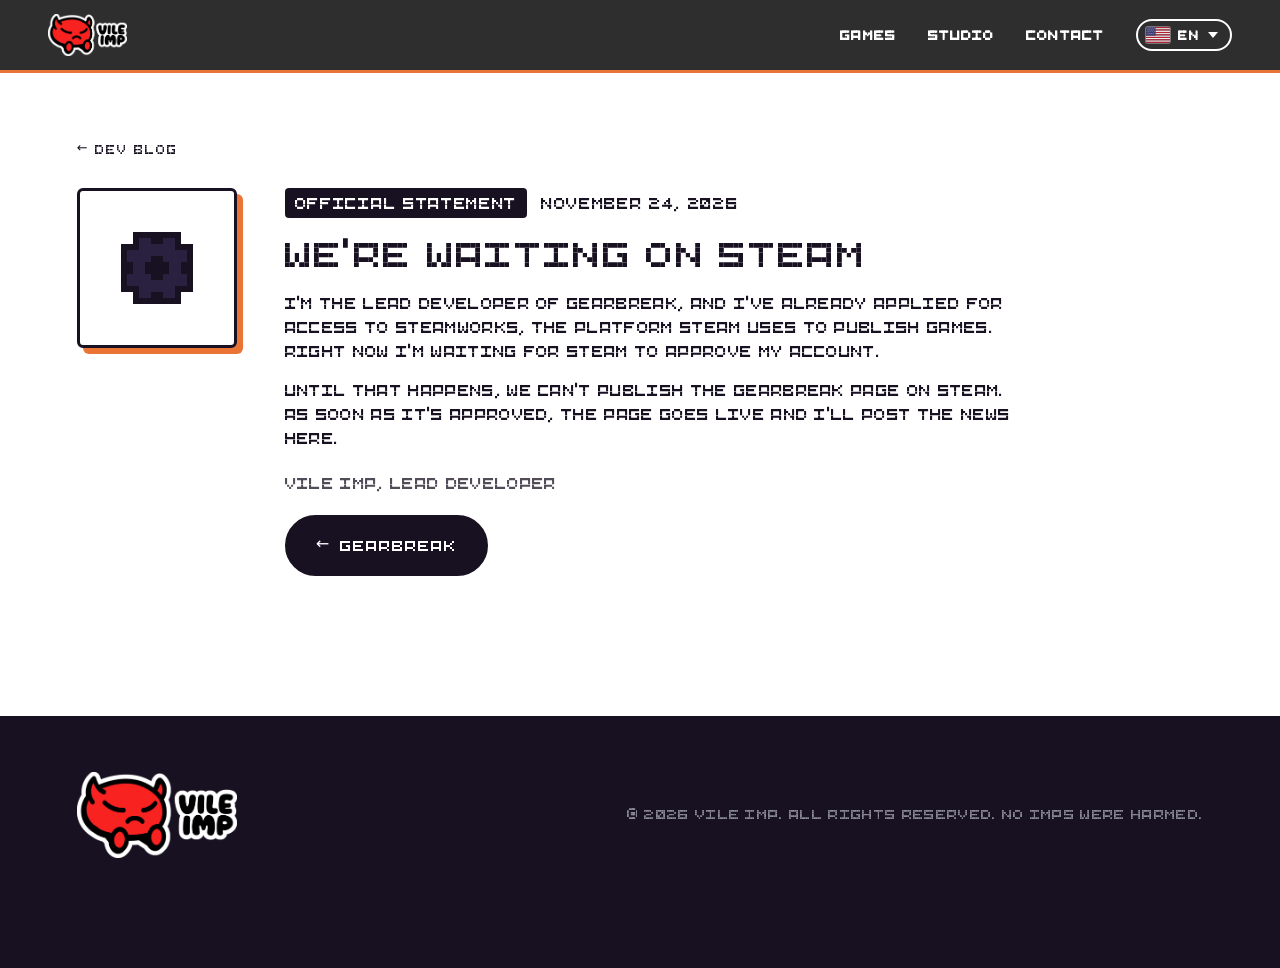
==== blog-steamworks.html @ 50c009d2 "Dev blog posts open their own subpages, English only Co-Authored-By: Claude Sonnet 5.5 <noreply@anth" ====
<!doctype html>
<html lang="en" data-title-en="We're waiting on Steam - Vile Imp">
<head>
  <meta charset="utf-8">
  <meta name="viewport" content="width=device-width, initial-scale=1">
  <title>We're waiting on Steam - Vile Imp</title>
  <meta name="description" content="Official statement from Vile Imp: Gearbreak is waiting on Steamworks approval before its Steam page can go live.">
  <meta name="theme-color" content="#181121">
  <meta property="og:title" content="We're waiting on Steam - Vile Imp">
  <meta property="og:description" content="Official statement from Vile Imp.">
  <meta property="og:image" content="assets/gearbreak/crash-chain.png">
  <link rel="icon" type="image/png" href="assets/gearbreak/favicon.png">
  <link rel="icon" href="assets/gearbreak/favicon.ico" sizes="any">
  <link rel="apple-touch-icon" href="assets/gearbreak/apple-touch-icon.png">
  <link rel="preconnect" href="https://fonts.googleapis.com">
  <link rel="preconnect" href="https://fonts.gstatic.com" crossorigin>
  <link href="https://fonts.googleapis.com/css2?family=Rubik:wght@400;500;700;900&display=swap" rel="stylesheet">
  <script>(function(){try{var f=sessionStorage.getItem("vt");if(f){sessionStorage.removeItem("vt");document.documentElement.className+=" vt-in vt-"+f}}catch(e){}})();</script>
  <link rel="stylesheet" href="style.css?v=33">
</head>
<body class="gb">
  <svg width="0" height="0" style="position:absolute" aria-hidden="true"><symbol id="gear" viewBox="0 0 100 100"><path d="M43 4h14l2 12a35 35 0 0 1 9 4l10-7 10 10-7 10a35 35 0 0 1 4 9l12 2v14l-12 2a35 35 0 0 1-4 9l7 10-10 10-10-7a35 35 0 0 1-9 4l-2 12H43l-2-12a35 35 0 0 1-9-4l-10 7-10-10 7-10a35 35 0 0 1-4-9L3 57V43l12-2a35 35 0 0 1 4-9l-7-10 10-10 10 7a35 35 0 0 1 9-4z M50 33a17 17 0 1 0 0.01 0z" fill-rule="evenodd"/></symbol></svg>

  <header class="nav">
    <a class="nav__logo" href="index.html" aria-label="Vile Imp">
      <img src="assets/logo-sticker.png" alt="Vile Imp" width="717" height="383">
    </a>
    <nav class="nav__links" aria-label="Main">
      <a href="index.html#games" data-i18n="nav.games">Games</a>
      <a href="index.html#studio" data-i18n="nav.studio">Studio</a>
      <a href="index.html#contact" data-i18n="nav.contact">Contact</a>
      <div class="lang" id="lang">
        <button class="lang__btn" type="button" aria-haspopup="listbox" aria-expanded="false" aria-label="Language: English">
          <img class="lang__flag" src="assets/flags/us.svg" alt="" width="30" height="20"><span class="lang__code">EN</span><span class="lang__caret" aria-hidden="true"></span>
        </button>
        <ul class="lang__menu" role="listbox" aria-label="Language">
          <li><button type="button" role="option" data-lang="en" aria-selected="true"><img src="assets/flags/us.svg" alt="" width="30" height="20"><span>English</span></button></li>
          <li><button type="button" role="option" data-lang="pt" aria-selected="false"><img src="assets/flags/br.svg" alt="" width="30" height="20"><span>Português</span></button></li>
          <li><button type="button" role="option" data-lang="es" aria-selected="false"><img src="assets/flags/es.svg" alt="" width="30" height="20"><span>Español</span></button></li>
          <li><button type="button" role="option" data-lang="ja" aria-selected="false" lang="ja"><img src="assets/flags/jp.svg" alt="" width="30" height="20"><span>日本語</span></button></li>
          <li><button type="button" role="option" data-lang="zh" aria-selected="false" lang="zh-CN"><img src="assets/flags/cn.svg" alt="" width="30" height="20"><span>简体中文</span></button></li>
        </ul>
      </div>
    </nav>
  </header>

  <main>
    <section class="section gb-blog gb-post">
      <article class="post post--full" lang="en">
        <a class="back back--post" href="gearbreak.html#blog"><span aria-hidden="true">←</span> <span data-i18n="gb.blogTitle">Dev blog</span></a>
        <div class="post__logo" aria-hidden="true"><img src="assets/gearbreak/gear.png" width="16" height="16" alt=""></div>
        <div class="post__body">
          <p class="post__meta"><span class="post__tag">Official statement</span> <time datetime="2026-11-24">November 24, 2026</time></p>
          <h1 class="post__title">We're waiting on Steam</h1>
          <p>I'm the lead developer of Gearbreak, and I've already applied for access to Steamworks, the platform Steam uses to publish games. Right now I'm waiting for Steam to approve my account.</p>
          <p>Until that happens, we can't publish the Gearbreak page on Steam. As soon as it's approved, the page goes live and I'll post the news here.</p>
          <p class="post__sign">Vile Imp, lead developer</p>
          <a class="btn btn--dark" href="gearbreak.html"><span aria-hidden="true">←</span> Gearbreak</a>
        </div>
      </article>
    </section>
  </main>

  <footer class="footer">
    <img src="assets/logo-sticker.png" alt="Vile Imp" width="717" height="383" class="footer__logo">
    <p>© <span id="year">2026</span> Vile Imp. <span data-i18n="footer">All rights reserved. No imps were harmed.</span></p>
  </footer>

  <script src="transition.js?v=1"></script>
  <script src="i18n.js?v=24"></script>
</body>
</html>
---- style.css ----
:root {
  --red: #f72222;
  --red-dark: #c41414;
  --black: #0a0a0a;
  --ink: #000;
  --white: #fff;
  --grey: #8a8a8a;
  --font: 'Rubik', system-ui, sans-serif;
}
* { box-sizing: border-box; margin: 0; padding: 0; }
html { scroll-behavior: smooth; }
html, body, main { overflow-x: clip; }
body { background: var(--black); color: var(--white); font-family: var(--font); line-height: 1.5; -webkit-font-smoothing: antialiased; }
img { max-width: 100%; height: auto; display: block; }
a { color: inherit; }
::selection { background: var(--red); color: var(--white); }

/* Nav */
.nav { position: fixed; inset: 0 0 auto 0; z-index: 10; display: flex; justify-content: space-between; align-items: center;
  padding: 14px clamp(16px, 4vw, 48px); background: rgba(10,10,10,.85); backdrop-filter: blur(8px); border-bottom: 2px solid #1c1c1c; }
.nav__logo { display: flex; align-items: center; gap: 10px; text-decoration: none; font-weight: 900; letter-spacing: .04em; font-size: 1.1rem; }
.nav__logo img { height: 42px; width: auto; flex-shrink: 0; transition: transform .2s; }
.nav__logo:hover img { transform: rotate(-3deg) scale(1.05); }
.nav__links { display: flex; align-items: center; gap: clamp(12px, 3vw, 32px); }
.nav__links a { text-decoration: none; font-weight: 700; text-transform: uppercase; font-size: .85rem; letter-spacing: .08em; position: relative; }
.nav__links a::after { content: ''; position: absolute; left: 0; right: 100%; bottom: -4px; height: 3px; background: var(--red); transition: right .2s; }
.nav__links a:hover::after, .nav__links a:focus-visible::after { right: 0; }
.lang { position: relative; }
.lang__btn { font: inherit; font-weight: 900; font-size: .8rem; letter-spacing: .08em; background: none; color: var(--white);
  border: 2px solid var(--white); border-radius: 999px; padding: 5px 12px 5px 8px; cursor: pointer; transition: border-color .2s;
  display: flex; align-items: center; gap: 8px; }
.lang__btn:hover, .lang__btn:focus-visible, .lang.is-open .lang__btn { border-color: var(--red); outline: none; }
.lang__flag, .lang__menu img { width: 24px; height: 16px; border-radius: 2px; box-shadow: 0 0 0 1px rgba(255,255,255,.35); flex-shrink: 0; }
.lang__caret { width: 0; height: 0; border-left: 5px solid transparent; border-right: 5px solid transparent; border-top: 6px solid currentColor; transition: transform .2s; }
.lang.is-open .lang__caret { transform: rotate(180deg); }
/* the list drops down under the pill */
.lang__menu { list-style: none; position: absolute; top: calc(100% + 8px); right: 0; min-width: 190px; padding: 6px; margin: 0;
  background: var(--black); border: 2px solid var(--white); border-radius: 12px; z-index: 20;
  opacity: 0; visibility: hidden; transform: translateY(-6px); transform-origin: top right; transition: opacity .15s, transform .15s, visibility 0s .15s; }
.lang.is-open .lang__menu { opacity: 1; visibility: visible; transform: none; transition: opacity .15s, transform .15s; }
.lang__menu button { width: 100%; display: flex; align-items: center; gap: 12px; padding: 9px 10px; border: 0; border-radius: 8px;
  background: none; color: var(--white); font: inherit; font-weight: 700; font-size: .95rem; letter-spacing: .02em; text-align: left; cursor: pointer; }
.lang__menu button:hover, .lang__menu button:focus-visible { background: rgba(255,255,255,.1); outline: none; }
.lang__menu button[aria-selected="true"] { color: var(--red); }

/* Hero */
.hero { min-height: 100vh; display: grid; grid-template-columns: 1.1fr 1fr; align-items: center; gap: clamp(24px, 5vw, 80px);
  padding: 110px clamp(20px, 6vw, 96px) 60px; position: relative; overflow: hidden; }
.hero::before { content: ''; position: absolute; width: 70vmax; height: 70vmax; left: -15vmax; top: 50%; transform: translateY(-50%);
  background: radial-gradient(circle, rgba(247,34,34,.22), transparent 60%); pointer-events: none; }
.hero__imp { position: relative; animation: bob 3.2s ease-in-out infinite; }
.hero__imp img { width: auto; max-width: min(100%, 460px); max-height: calc(100vh - 400px); display: block; margin: 0 auto; filter: drop-shadow(0 30px 40px rgba(0,0,0,.6)); }
@keyframes bob { 0%,100% { transform: translateY(0) rotate(-2deg); } 50% { transform: translateY(-18px) rotate(2deg); } }
.hero__wordmark { width: clamp(200px, 30vw, 420px); margin-bottom: 28px; }
.hero__tag { font-size: clamp(1.1rem, 2vw, 1.5rem); max-width: 26ch; color: #d8d8d8; margin-bottom: 32px; }
.hero__tag em { font-style: normal; color: var(--red); font-weight: 700; }

/* Buttons */
.btn { display: inline-flex; align-items: center; gap: 10px; background: var(--red); color: var(--white); text-decoration: none;
  font-weight: 900; text-transform: uppercase; letter-spacing: .06em; padding: 16px 28px; border: 3px solid var(--ink);
  border-radius: 999px; box-shadow: 5px 5px 0 var(--white); transition: transform .15s, box-shadow .15s; }
.btn:hover, .btn:focus-visible { transform: translate(-2px,-2px); box-shadow: 7px 7px 0 var(--white); outline: none; }
.btn--dark { background: var(--black); box-shadow: 5px 5px 0 var(--ink); border-color: var(--black); }
.btn--dark:hover, .btn--dark:focus-visible { box-shadow: 7px 7px 0 var(--ink); }
.btn--ghost { background: transparent; color: var(--white); border-color: var(--white); box-shadow: none; cursor: default; }
.btn--ghost:hover { transform: none; box-shadow: none; }

/* Marquee */
.marquee { background: var(--red); color: var(--ink); overflow: hidden; border-block: 3px solid var(--ink); transform: rotate(-1.5deg); margin: 0 -10px; }
.marquee__track { display: flex; width: max-content; animation: scroll 22s linear infinite; }
.marquee__track span { font-weight: 900; font-size: clamp(1.2rem, 3vw, 2rem); padding: 12px 0; white-space: nowrap; }
@keyframes scroll { to { transform: translateX(-50%); } }

/* Sections */
.section { padding: clamp(80px, 12vw, 140px) clamp(20px, 6vw, 96px); }
.section__title { font-size: clamp(2.6rem, 8vw, 6rem); font-weight: 900; text-transform: uppercase; line-height: .9; margin-bottom: 48px; letter-spacing: -.02em; }
.section__title::after { content: '.'; color: var(--red); }
.section__title--dark { color: var(--ink); }

/* Game feature */
.feature { color: inherit; text-decoration: none; transition: transform .2s, border-color .2s; display: grid; grid-template-columns: 1.3fr 1fr; border: 3px solid var(--white); border-radius: 24px; overflow: hidden; background: #111; }
.feature__art { position: relative; min-height: 420px; background: var(--red); display: grid; place-items: center; overflow: hidden;
  background-image: repeating-linear-gradient(-45deg, rgba(0,0,0,.08) 0 14px, transparent 14px 28px); }
.gear { position: absolute; width: 85%; max-width: 460px; fill: var(--ink); opacity: .9; animation: spin 30s linear infinite; }
.feature:hover .gear { animation-duration: 4s; }
@keyframes spin { to { transform: rotate(360deg); } }
.feature__crack { position: absolute; inset: 0; background: linear-gradient(115deg, transparent 49.2%, var(--red) 49.4% 50.6%, transparent 50.8%); }
.feature__name { position: relative; font-weight: 900; font-size: clamp(2.2rem, 6vw, 4.6rem); letter-spacing: -.02em; color: var(--white);
  -webkit-text-stroke: 3px var(--ink); paint-order: stroke fill; text-shadow: 6px 6px 0 var(--ink); transform: rotate(-4deg); }
.badge { position: absolute; top: 20px; left: 20px; background: var(--ink); color: var(--white); font-weight: 900; font-size: .75rem;
  text-transform: uppercase; letter-spacing: .1em; padding: 8px 14px; border-radius: 999px; }
.badge::before { content: ''; display: inline-block; width: 8px; height: 8px; background: var(--red); border-radius: 50%; margin-right: 8px; animation: blink 1.2s infinite; }
@keyframes blink { 50% { opacity: .2; } }
.feature__body { padding: clamp(28px, 4vw, 48px); display: flex; flex-direction: column; gap: 18px; justify-content: center; }
.feature__kicker { color: var(--red); font-weight: 700; text-transform: uppercase; letter-spacing: .1em; font-size: .8rem; }
.feature__body h3 { font-size: clamp(2rem, 4vw, 3rem); font-weight: 900; line-height: 1; }
.feature__body p { color: #cfcfcf; font-size: 1.05rem; }
.feature__body strong { color: var(--white); }
.feature__facts { list-style: none; display: grid; gap: 8px; margin-bottom: 8px; }
.feature__facts li { padding-left: 26px; position: relative; color: #cfcfcf; }
.feature__facts li::before { content: '✦'; position: absolute; left: 0; color: var(--red); }
.feature .btn { align-self: flex-start; }

/* Studio */
.studio { background: var(--white); color: var(--ink); }
.studio__inner { max-width: 1100px; }
.studio__lead { font-size: clamp(1.5rem, 3.4vw, 2.6rem); font-weight: 700; line-height: 1.2; margin-bottom: 64px; max-width: 24ch; }
.studio__lead mark { background: var(--red); color: var(--white); padding: 0 .2em; border-radius: 6px; }
.studio__values { list-style: none; display: grid; grid-template-columns: repeat(3, 1fr); gap: 24px; }
.studio__values li { border-top: 4px solid var(--ink); padding-top: 18px; display: grid; gap: 8px; }
.studio__values strong { color: var(--red); font-size: 2rem; font-weight: 900; }

/* Contact */
.contact { background: var(--red); color: var(--ink); text-align: center; }
.contact__big { font-size: clamp(4rem, 16vw, 12rem); font-weight: 900; line-height: .85; letter-spacing: -.04em; color: var(--white);
  -webkit-text-stroke: 4px var(--ink); paint-order: stroke fill; text-shadow: 8px 8px 0 var(--ink); }
.contact__sub { font-size: clamp(1.1rem, 2vw, 1.4rem); font-weight: 500; margin: 28px 0 36px; }
.contact__links { display: flex; justify-content: center; gap: 16px; flex-wrap: wrap; }

/* Footer */
.footer { padding: 56px clamp(20px, 6vw, 96px); display: flex; align-items: center; justify-content: space-between; gap: 24px; flex-wrap: wrap; color: var(--grey); font-size: .9rem; }
.footer__logo { width: 160px; }

/* Responsive */
@media (max-width: 860px) {
  .hero { grid-template-columns: 1fr; text-align: center; padding-top: 100px; }
  .hero__imp img { max-width: 240px; max-height: 34vh; }
  .hero__wordmark, .hero__tag { margin-inline: auto; }
  .feature { grid-template-columns: 1fr; }
  .feature__art { min-height: 300px; }
  .studio__values { grid-template-columns: 1fr; }
  .nav__links a { display: none; }
}
@media (prefers-reduced-motion: reduce) {
  *, *::before, *::after { animation: none !important; transition: none !important; }
  html { scroll-behavior: auto; }
}

/* Clickable game card */
.feature:hover, .feature:focus-visible { transform: translateY(-4px); border-color: var(--red); outline: none; }
.feature:hover .btn { transform: translate(-2px,-2px); box-shadow: 7px 7px 0 var(--white); }
.feature__tagline { color: var(--white) !important; font-weight: 700; font-size: 1.2rem !important; }

/* Gearbreak page */
.back { position: absolute; top: 0; left: 0; color: var(--white); text-decoration: none; font-weight: 700; text-transform: uppercase; letter-spacing: .08em; font-size: .8rem; }
.back:hover, .back:focus-visible { color: var(--ink); outline: none; }
.gb-hero { position: relative; overflow: hidden; background: var(--red); min-height: 78vh; display: grid; place-items: center; text-align: center;
  padding: 130px clamp(20px, 6vw, 96px) 80px; background-image: repeating-linear-gradient(-45deg, rgba(0,0,0,.08) 0 14px, transparent 14px 28px); }
.gb-hero__gear { width: min(70vw, 620px); left: -8%; top: 50%; margin-top: calc(min(70vw, 620px) / -2); opacity: .2; }
.gb-hero__gear--small { width: min(40vw, 340px); left: auto; right: -5%; top: 8%; margin-top: 0; animation-direction: reverse; animation-duration: 18s; }
.gb-hero__inner { position: relative; max-width: 900px; width: 100%; padding-top: 40px; }
.badge--static { position: static; display: inline-block; margin-bottom: 18px; }
.gb-hero__title { font-weight: 900; font-size: clamp(3.4rem, 13vw, 9rem); line-height: .9; letter-spacing: -.03em; color: var(--white);
  -webkit-text-stroke: 4px var(--ink); paint-order: stroke fill; text-shadow: 8px 8px 0 var(--ink); transform: rotate(-3deg); }
.gb-hero__tagline { margin: 28px auto 24px; font-size: clamp(1.2rem, 2.6vw, 1.8rem); font-weight: 900; color: var(--ink); max-width: 28ch; line-height: 1.2; }
.tags { list-style: none; display: flex; flex-wrap: wrap; justify-content: center; gap: 10px; }
.tags li { background: var(--ink); color: var(--white); font-weight: 700; font-size: .85rem; padding: 8px 16px; border-radius: 999px; }
.gb-about { display: grid; grid-template-columns: 1.6fr 1fr; gap: clamp(32px, 6vw, 80px); align-items: start; }
.gb-lead { font-size: clamp(1.3rem, 2.4vw, 1.8rem); font-weight: 700; line-height: 1.3; margin-bottom: 40px; }
.gb-story { display: grid; gap: 20px; color: #cfcfcf; font-size: 1.1rem; max-width: 62ch; }
.gb-story__punch { color: var(--white); font-size: 1.4rem; font-weight: 900; border-left: 6px solid var(--red); padding-left: 18px; }
.facts { position: sticky; top: 100px; border: 3px solid var(--white); border-radius: 20px; padding: 28px; }
.facts dl { display: grid; gap: 6px; }
.facts dt { color: var(--red); font-weight: 900; text-transform: uppercase; letter-spacing: .1em; font-size: .75rem; margin-top: 14px; }
.facts dt:first-child { margin-top: 0; }
.facts dd { font-weight: 500; }
.gb-features { background: var(--white); color: var(--ink); }
.feat-grid { list-style: none; counter-reset: f; display: grid; grid-template-columns: repeat(auto-fit, minmax(260px, 1fr)); gap: 24px; }
.feat-grid li { counter-increment: f; border-top: 4px solid var(--ink); padding-top: 18px; display: grid; gap: 8px; font-size: 1.1rem; font-weight: 500; }
.feat-grid li::before { content: counter(f, decimal-leading-zero); color: var(--red); font-size: 2rem; font-weight: 900; }
/* Screenshots */
.shot { display: block; width: 100%; padding: 0; border: 3px solid var(--ink); border-radius: 14px; overflow: hidden; background: var(--ink);
  cursor: zoom-in; box-shadow: 8px 8px 0 var(--ink); transition: transform .15s, box-shadow .15s; }
.shot img { width: 100%; aspect-ratio: 16 / 9; object-fit: cover; }
.shot:hover, .shot:focus-visible { transform: translate(-3px,-3px); box-shadow: 11px 11px 0 var(--ink); outline: none; }
.shot--hero { margin: 48px auto 0; max-width: 980px; transform: rotate(1.2deg); box-shadow: 12px 12px 0 var(--ink); }
.shot--hero:hover, .shot--hero:focus-visible { transform: rotate(0deg) translate(-3px,-3px); box-shadow: 15px 15px 0 var(--ink); }
.gb-hero__inner:has(.shot--hero) { max-width: 1040px; }
.gb-shots { padding-bottom: clamp(60px, 8vw, 100px); }
.shot-grid { list-style: none; display: grid; grid-template-columns: repeat(2, 1fr); gap: clamp(24px, 4vw, 48px); }
.shot-grid .shot { border-color: var(--white); box-shadow: 8px 8px 0 var(--red); }
.shot-grid .shot:hover, .shot-grid .shot:focus-visible { box-shadow: 11px 11px 0 var(--red); }
.shot-grid figcaption { margin-top: 18px; color: #cfcfcf; font-size: 1.05rem; }
.shot-grid figcaption strong { display: block; color: var(--white); font-weight: 900; text-transform: uppercase; letter-spacing: .08em; font-size: .85rem; margin-bottom: 4px; }
.shot-grid figcaption strong::before { content: '✦ '; color: var(--red); }
.lightbox { margin: auto; max-width: min(96vw, 1600px); width: 100%; padding: 0; border: 3px solid var(--white); border-radius: 14px; background: var(--black); color: var(--white); overflow: visible; }
.lightbox::backdrop { background: rgba(0,0,0,.88); }
.lightbox__img { width: 100%; border-radius: 11px 11px 0 0; }
.lightbox__cap { padding: 14px 18px; color: #cfcfcf; }
.lightbox__close, .lightbox__nav { position: absolute; font: inherit; font-weight: 900; font-size: 1.2rem; width: 44px; height: 44px; border-radius: 50%;
  border: 3px solid var(--ink); background: var(--red); color: var(--white); cursor: pointer; box-shadow: 3px 3px 0 var(--ink); }
.lightbox__close:hover, .lightbox__nav:hover, .lightbox__close:focus-visible, .lightbox__nav:focus-visible { background: var(--white); color: var(--ink); outline: none; }
.lightbox__close { top: -18px; right: -18px; }
.lightbox__nav { top: calc(50% - 40px); }
.lightbox__nav--prev { left: -18px; }
.lightbox__nav--next { right: -18px; }
@media (max-width: 860px) {
  .shot-grid { grid-template-columns: 1fr; }
  .shot--hero { margin-top: 36px; }
  .lightbox__close { top: 8px; right: 8px; }
  .lightbox__nav--prev { left: 8px; }
  .lightbox__nav--next { right: 8px; }
}
@media (max-width: 860px) {
  .gb-about { grid-template-columns: 1fr; }
  .facts { position: static; }
  .gb-hero__gear--small { display: none; }
}

/* ===== Gearbreak page: the game's own look (Dead Revolver face, paper + ink + orange/cyan) ===== */
@font-face { font-family: 'Dead Revolver'; src: url('assets/fonts/DeadRevolverGame.ttf?v=2') format('truetype'); font-display: swap; }
body.gb {
  --gb-ink: #181121; --gb-ink2: #2a2040; --gb-paper: #ffffff; --gb-paper-off: #d6d6de;
  --gb-orange: #ea7436; --gb-orange-dark: #bb5d2b; --gb-cyan: #43f0ff; --gb-gold: #ffcc4d;
  --red: var(--gb-orange); --red-dark: var(--gb-orange-dark); --black: var(--gb-ink); --ink: var(--gb-ink); --grey: #8a8a99;
  --font: 'Dead Revolver', 'Rubik', system-ui, sans-serif;
  background: var(--gb-paper); color: var(--gb-ink); letter-spacing: .02em; line-height: 1.45;
}
body.gb h1, body.gb h2, body.gb h3, body.gb strong, body.gb .btn, body.gb .badge, body.gb .tags li, body.gb dt, body.gb .back { font-weight: 400; }
body.gb ::selection { background: var(--gb-orange); color: var(--gb-paper); }
body.gb .nav { background: rgba(10,10,10,.85); border-bottom: 3px solid var(--gb-orange); }   /* the studio site's nav colour */
body.gb .nav__links a { color: var(--gb-paper); }
body.gb .nav__links a::after { background: var(--gb-cyan); }
body.gb .lang__btn { border-color: var(--gb-paper); color: var(--gb-paper); }
body.gb .lang__btn:hover, body.gb .lang__btn:focus-visible, body.gb .lang.is-open .lang__btn { border-color: var(--gb-cyan); }
body.gb .lang__menu { background: #0a0a0a; border-color: var(--gb-paper); border-radius: 6px; }
body.gb .lang__menu button { color: var(--gb-paper); font-weight: 400; border-radius: 4px; }
body.gb .lang__menu button[aria-selected="true"] { color: var(--gb-cyan); }
body.gb .btn { background: var(--gb-orange); color: var(--gb-ink); border-color: var(--gb-ink); box-shadow: 5px 5px 0 var(--gb-ink); }
body.gb .btn--dark { background: var(--gb-ink); color: var(--gb-paper); border-color: var(--gb-ink); box-shadow: 5px 5px 0 var(--gb-paper); }
body.gb .btn--dark:hover, body.gb .btn--dark:focus-visible { box-shadow: 7px 7px 0 var(--gb-paper); }

/* hero: ink screen like the game's menu, cyan title, orange rim */
body.gb .gb-hero { background: var(--gb-ink); border-bottom: 6px solid var(--gb-orange);
  background-image: repeating-linear-gradient(-45deg, rgba(67,240,255,.04) 0 14px, transparent 14px 28px); }
body.gb .gear { fill: var(--gb-ink2); opacity: 1; }
body.gb .gb-hero__gear { opacity: .9; }
body.gb .gb-hero__title { color: var(--gb-paper); -webkit-text-stroke: 0; text-shadow: 6px 6px 0 var(--gb-orange), 10px 10px 0 #000; font-weight: 400; letter-spacing: .02em; }
body.gb .gb-hero__tagline { color: var(--gb-paper); font-weight: 400; }
body.gb .back { color: var(--gb-cyan); }
body.gb .back:hover, body.gb .back:focus-visible { color: var(--gb-orange); }
body.gb .badge { background: var(--gb-paper); color: var(--gb-ink); }
body.gb .badge::before { background: var(--gb-orange); }
body.gb .tags li { background: var(--gb-paper); color: var(--gb-ink); border: 2px solid var(--gb-ink); box-shadow: 3px 3px 0 var(--gb-orange); border-radius: 6px; }
body.gb .shot { border-color: var(--gb-paper); background: var(--gb-ink); box-shadow: 8px 8px 0 var(--gb-orange); border-radius: 6px; }
body.gb .shot:hover, body.gb .shot:focus-visible { box-shadow: 11px 11px 0 var(--gb-orange); }
body.gb .shot--hero { box-shadow: 12px 12px 0 var(--gb-orange); }
body.gb .shot--hero:hover, body.gb .shot--hero:focus-visible { box-shadow: 15px 15px 0 var(--gb-orange); }

/* marquee: orange strip with ink text */
body.gb .marquee { background: var(--gb-orange); color: var(--gb-ink); border-color: var(--gb-ink); }
body.gb .marquee__track span { font-weight: 400; }

/* paper sections */
body.gb .section__title { font-weight: 400; color: var(--gb-ink); letter-spacing: .01em; }
body.gb .section__title::after { color: var(--gb-orange); }
body.gb .gb-lead { font-weight: 400; color: var(--gb-ink); }
body.gb .gb-story { color: var(--gb-ink); opacity: .88; }
body.gb .gb-story__punch { color: var(--gb-ink); opacity: 1; border-left-color: var(--gb-orange); font-weight: 400; }
body.gb .facts { border: 3px solid var(--gb-ink); border-radius: 6px; background: var(--gb-paper); box-shadow: 6px 6px 0 var(--gb-orange); }
body.gb .facts dt { color: var(--gb-orange-dark); }
body.gb .facts dd { font-weight: 400; }
body.gb .shot-grid .shot { border-color: var(--gb-ink); box-shadow: 8px 8px 0 var(--gb-orange); }
body.gb .shot-grid .shot:hover, body.gb .shot-grid .shot:focus-visible { box-shadow: 11px 11px 0 var(--gb-orange); }
body.gb .shot-grid figcaption { color: var(--gb-ink); }
body.gb .shot-grid figcaption strong { color: var(--gb-ink); }
body.gb .shot-grid figcaption strong::before { color: var(--gb-orange); }

/* features: ink panel */
body.gb .gb-features { background: var(--gb-ink); color: var(--gb-paper); }
body.gb .section__title--dark { color: var(--gb-cyan); }
body.gb .feat-grid li { border-top-color: var(--gb-orange); font-weight: 400; }
body.gb .feat-grid li::before { color: var(--gb-gold); font-weight: 400; }

/* contact: orange */
body.gb .contact { background: var(--gb-orange); color: var(--gb-ink); }
body.gb .contact__big { color: var(--gb-paper); -webkit-text-stroke: 0; text-shadow: 6px 6px 0 var(--gb-ink); font-weight: 400; }
body.gb .contact__sub { font-weight: 400; }

body.gb .footer { background: var(--gb-ink); color: #8a8a99; padding-bottom: 110px; }   /* clear of the floating music box */
body.gb .lightbox { background: var(--gb-ink); border-color: var(--gb-paper); }
body.gb .lightbox__cap { color: var(--gb-paper); }
body.gb .lightbox__close, body.gb .lightbox__nav { background: var(--gb-orange); color: var(--gb-ink); border-color: var(--gb-ink); box-shadow: 3px 3px 0 var(--gb-ink); }
body.gb .lightbox__close:hover, body.gb .lightbox__nav:hover { background: var(--gb-cyan); color: var(--gb-ink); }

/* Lightbox: fit the picture AND its caption on screen; square buttons */
body.gb .lightbox { width: fit-content; max-width: 92vw; max-height: 94vh; border-radius: 0; }
body.gb .lightbox__img { width: auto; max-width: 100%; max-height: 72vh; margin: 0 auto; border-radius: 0; object-fit: contain; }
body.gb .lightbox__cap { max-width: min(92vw, 1000px); font-size: 1rem; }
body.gb .lightbox__close, body.gb .lightbox__nav { border-radius: 0; }

/* Gear icons from the game (pixel art) behind the hero; features title in white */
body.gb .gb-hero__gear { image-rendering: pixelated; height: auto; opacity: 1; }
body.gb .gb-features .section__title { color: var(--gb-paper); line-height: 1; letter-spacing: .01em; -webkit-text-stroke: 0; text-shadow: none; }
body.gb .gb-features .section__title::after { color: var(--gb-orange); }

/* Home page: the Gearbreak card wears the game's look (Dead Revolver face, ink + orange + cyan, pixel gears) */
.feature--gb { --gb-ink: #181121; --gb-ink2: #2a2040; --gb-orange: #ea7436; --gb-cyan: #43f0ff;
  font-family: 'Dead Revolver', 'Rubik', system-ui, sans-serif; letter-spacing: .02em;
  background: var(--gb-ink); border-color: var(--gb-orange); border-radius: 6px; box-shadow: 8px 8px 0 var(--gb-orange); }
.feature--gb:hover, .feature--gb:focus-visible { border-color: var(--gb-orange); box-shadow: 11px 11px 0 var(--gb-orange); }
.feature--gb .feature__art { background-color: var(--gb-ink); border-right: 3px solid var(--gb-orange);
  background-image: repeating-linear-gradient(-45deg, rgba(67,240,255,.04) 0 14px, transparent 14px 28px); }
.feature--gb .gear { fill: none; opacity: 1; image-rendering: pixelated; height: auto; }
.feature--gb .feature__crack { display: none; }
.feature--gb .feature__name { font-weight: 400; color: #fff; -webkit-text-stroke: 0; text-shadow: 5px 5px 0 var(--gb-orange), 8px 8px 0 #000; letter-spacing: .02em; }
.feature--gb .badge { background: #fff; color: var(--gb-ink); font-weight: 400; border-radius: 4px; }
.feature--gb .badge::before { background: var(--gb-orange); }
.feature--gb .feature__kicker { color: var(--gb-cyan); font-weight: 400; }
.feature--gb h3, .feature--gb .feature__tagline { font-weight: 400; color: #fff; }
.feature--gb .feature__body p { color: #e6e3ee; }
.feature--gb .btn { background: var(--gb-orange); color: var(--gb-ink); border-color: var(--gb-ink); border-radius: 4px; box-shadow: 5px 5px 0 #fff; font-weight: 400; }
@media (max-width: 860px) { .feature--gb .feature__art { border-right: 0; border-bottom: 3px solid var(--gb-orange); } }

/* Home card art: a real screenshot, the gear tucked in a corner, the title over it */
.feature--gb .feature__art { padding: 0; place-items: end start; min-height: 440px; }
.feature--gb .feature__shot { position: absolute; inset: 0; width: 100%; height: 100%; object-fit: cover; object-position: 55% 45%; }
.feature--gb .feature__art::after { content: ''; position: absolute; inset: 0; pointer-events: none;
  background: linear-gradient(to top, rgba(24,17,33,.95) 0%, rgba(24,17,33,.55) 38%, transparent 70%); }
.feature--gb .gear { width: 150px; max-width: none; top: auto; bottom: 18px; right: 18px; left: auto; z-index: 2; animation-duration: 20s; }
.feature--gb .feature__name { z-index: 2; margin: 0 0 34px 30px; transform: rotate(-3deg); transform-origin: left bottom; font-size: clamp(2.4rem, 5.4vw, 4.4rem); }
.feature--gb .badge { z-index: 2; }
@media (max-width: 860px) { .feature--gb .feature__art { min-height: 340px; } .feature--gb .gear { width: 100px; } }

/* Mobile: nothing may be wider than the screen. The Dead Revolver face is wide (about .75em a letter), so the big titles shrink with the screen. */
body.gb .gb-hero { grid-template-columns: minmax(0, 1fr); }
.gb-hero__inner, .gb-about__main, .facts, .shot-grid li, .feat-grid li { min-width: 0; }
body.gb .gb-hero__title { font-size: clamp(2.2rem, 11.5vw, 9rem); overflow-wrap: anywhere; }
body.gb .contact__big { font-size: clamp(2rem, 9.5vw, 10rem); }
body.gb .section__title { font-size: clamp(2rem, 8vw, 6rem); overflow-wrap: anywhere; }
@media (max-width: 860px) {
  body.gb .gb-hero { padding: 100px 20px 56px; min-height: 0; }
  body.gb .gb-hero__tagline { font-size: 1.05rem; max-width: none; }
  body.gb .gb-hero__title { text-shadow: 4px 4px 0 var(--gb-orange), 7px 7px 0 #000; }
  body.gb .shot--hero { transform: none; margin-top: 32px; box-shadow: 8px 8px 0 var(--gb-orange); max-width: calc(100% - 8px); }
  body.gb .shot--hero:hover, body.gb .shot--hero:focus-visible { transform: none; }
  body.gb .shot-grid .shot { box-shadow: 6px 6px 0 var(--gb-orange); }
  body.gb .back { position: static; display: inline-block; margin-bottom: 18px; }
  body.gb .facts { box-shadow: 5px 5px 0 var(--gb-orange); }
  body.gb .section { padding-left: 20px; padding-right: 20px; }
  .tags li { font-size: .78rem; padding: 6px 12px; }
  .feature--gb { box-shadow: 5px 5px 0 var(--gb-orange); }
}

/* The game face shapes its lower-case letters as capitals and has no capital U with acute (the game draws the lower-case
   ú for it), so the pages that use it never upper-case their text: "Ú" would fall back to another font and look broken. */
body.gb, body.gb *, .feature--gb, .feature--gb * { text-transform: none !important; }

/* Music button: square paper chip with the game's note icon, bottom right */
.music-box { position: fixed; right: 16px; bottom: 16px; z-index: 20; display: flex; align-items: center; gap: 10px;
  background: #fff; border: 3px solid #181121; border-radius: 4px; box-shadow: 4px 4px 0 #ea7436; padding: 6px 12px 6px 6px; }
.music { display: inline-flex; align-items: center; gap: 10px;
  font-family: inherit; font-size: .9rem; letter-spacing: .04em; cursor: pointer;
  background: transparent; color: #181121; border: 0; box-shadow: none; padding: 4px 6px; }
.music img { width: 20px; height: 28px; image-rendering: pixelated; }
.music:hover, .music:focus-visible { color: #bb5d2b; outline: none; }
.music.is-off { color: #8a8a99; }
.music.is-off img { opacity: .45; }
/* square pixel slider: ink track, orange block thumb */
.volume { -webkit-appearance: none; appearance: none; width: 96px; height: 10px; background: #d6d6de; border: 2px solid #181121; border-radius: 0; cursor: pointer; }
.volume::-webkit-slider-thumb { -webkit-appearance: none; width: 12px; height: 20px; background: #ea7436; border: 2px solid #181121; border-radius: 0; }
.volume::-moz-range-thumb { width: 8px; height: 16px; background: #ea7436; border: 2px solid #181121; border-radius: 0; }
.volume:focus-visible { outline: 3px solid #43f0ff; outline-offset: 3px; }
@media (max-width: 860px) { .music-box { right: 10px; bottom: 10px; gap: 6px; padding: 4px 8px 4px 4px; } .music { font-size: .8rem; } .volume { width: 72px; } }

.footer__credit { font-size: .8rem; }
.footer__credit a { text-decoration: underline; text-underline-offset: 3px; }
.footer__credit a:hover, .footer__credit a:focus-visible { color: var(--white); outline: none; }

/* Page transition (transition.js): the arriving page's cover fades out, the leaving page's cover fades in */
html.vt-game { --vt: #181121; }
html.vt-studio { --vt: #0a0a0a; }
html.vt-in::before { content: ''; position: fixed; inset: 0; z-index: 9999; background: var(--vt); pointer-events: none;
  animation: vt-out .7s ease .1s both; }
html.vt-in.vt-game::after { content: ''; position: fixed; left: 50%; top: 50%; width: 96px; height: 96px; margin: -48px 0 0 -48px; z-index: 10000;
  background: url('assets/gearbreak/gear_orange.png') center / contain no-repeat; image-rendering: pixelated; pointer-events: none;
  animation: spin 1.6s linear infinite, vt-out .5s ease .15s both; }
@keyframes vt-out { to { opacity: 0; visibility: hidden; } }
.vt-leave { position: fixed; inset: 0; z-index: 9999; opacity: 0; transition: opacity .32s ease; pointer-events: all; }
.vt-leave.vt-game { background: #181121; }
.vt-leave.vt-studio { background: #0a0a0a; }
.vt-leave.on { opacity: 1; }
@media (prefers-reduced-motion: reduce) { html.vt-in::before, html.vt-in::after { display: none; } }

/* until the browser lets the music play (it needs a click or key first) the chip says so and pulses */
.music.is-waiting { animation: music-wait 1.4s ease-in-out infinite; }
@keyframes music-wait { 50% { color: #ea7436; } }
@media (prefers-reduced-motion: reduce) { .music.is-waiting { animation: none; } }

/* play / pause button beside the volume chip */
.music-play { display: inline-grid; place-items: center; width: 44px; height: 44px; background: #ea7436; border: 3px solid #181121; border-radius: 4px;
  box-shadow: 3px 3px 0 #181121; cursor: pointer; padding: 0; }
.music-play img { width: 32px; height: 32px; image-rendering: pixelated; }
.music-play:hover, .music-play:focus-visible { transform: translate(-1px, -1px); box-shadow: 4px 4px 0 #181121; outline: none; }
.music-play.is-waiting { animation: music-play-wait 1.4s ease-in-out infinite; }
@keyframes music-play-wait { 50% { background: #fff; } }
@media (prefers-reduced-motion: reduce) { .music-play.is-waiting { animation: none; } }
@media (max-width: 860px) { .music-play { width: 32px; height: 32px; } .music-play img { width: 16px; height: 16px; } .music img { width: 10px; height: 14px; } }


/* ===== The crew (Gearbreak page) =====
   Flat, like the studio values and the features: each row opens with a 4 px ink rule and the character's GIF (an
   action from the game, facing the text) sits straight on the paper, centred in its column. Rows alternate the
   GIF's side; on phones the GIF comes first. */
.cast-head { max-width: 720px; margin-bottom: clamp(40px, 6vw, 64px); }
.cast-head .section__title { margin-bottom: 14px; }
.cast-head__lead { font-size: clamp(1.1rem, 1.8vw, 1.35rem); }

.cast-gif { display: block; max-width: 100%; height: auto; image-rendering: pixelated; }

.crew-list { list-style: none; display: grid; gap: clamp(48px, 7vw, 88px); }
.crew { display: grid; grid-template-columns: minmax(220px, 4fr) 7fr; gap: clamp(24px, 5vw, 64px); align-items: center;
  border-top: 4px solid var(--gb-ink); padding-top: clamp(28px, 4vw, 44px); min-width: 0; }
.crew:nth-child(even) { grid-template-columns: 7fr minmax(220px, 4fr); }
.crew:nth-child(even) .crew__art { order: 2; }
.crew__art { display: grid; place-items: center; min-height: 300px; }

.crew__info { display: grid; gap: 14px; min-width: 0; }
.crew__name { font-size: clamp(2.6rem, 6vw, 4.2rem); line-height: .95; color: var(--gb-ink); }
.crew__tags { font-size: .85rem; letter-spacing: .1em; text-transform: uppercase; color: var(--gb-orange-dark); }
.crew__quote { font-size: clamp(1.15rem, 1.8vw, 1.4rem); line-height: 1.3; border-left: 6px solid var(--gb-orange); padding-left: 18px; max-width: 40ch; }
.crew__bio { font-size: 1.05rem; max-width: 54ch; opacity: .88; }

/* Pets: three columns, smaller GIFs over a short caption */
.pets { margin-top: clamp(72px, 10vw, 120px); border-top: 4px solid var(--gb-ink); padding-top: clamp(28px, 4vw, 44px); }
.pets__title { font-size: clamp(2rem, 4.5vw, 3.2rem); line-height: 1; }
.pets__title::after { content: '.'; color: var(--gb-orange); }
.pets__lead { max-width: 52ch; margin: 12px 0 clamp(28px, 4vw, 44px); font-size: 1.1rem; opacity: .88; }
.pets__grid { list-style: none; display: grid; grid-template-columns: repeat(3, minmax(0, 1fr)); gap: clamp(20px, 3vw, 40px); }
.pet { display: grid; gap: 6px; align-content: start; text-align: center; }
.pet__art { display: grid; place-items: center; height: 240px; margin-bottom: 8px; }
.pet__name { font-size: 2rem; line-height: 1; }
.pet__species { font-size: .85rem; letter-spacing: .1em; text-transform: uppercase; color: var(--gb-orange-dark); }
.pet__line { font-size: 1rem; opacity: .88; max-width: 32ch; margin: 0 auto; }

@media (max-width: 860px) {
  .crew, .crew:nth-child(even) { grid-template-columns: 1fr; }
  .crew:nth-child(even) .crew__art { order: 0; }
  .crew__art { min-height: 0; }
  .pets__grid { grid-template-columns: 1fr; }
}

/* The game's CJK pixel face (Fusion Pixel Font 8 px, TakWolf, SIL OFL 1.1: assets/fonts/licenses/fusion-pixel/).
   Only the Gearbreak page and its card use it, after Dead Revolver, and a browser fetches it only when a
   Japanese or Chinese page needs it. */
@font-face { font-family: 'Fusion Pixel JA'; src: url('assets/fonts/fusion-pixel-8px-proportional-ja.ttf') format('truetype'); font-display: swap; }
@font-face { font-family: 'Fusion Pixel SC'; src: url('assets/fonts/fusion-pixel-8px-proportional-zh_hans.ttf') format('truetype'); font-display: swap; }
/* Japanese and Chinese: the Latin faces (Rubik, Dead Revolver) have no CJK glyphs, so name system CJK faces next,
   in the right regional form for each language */
html:lang(ja) body { font-family: 'Rubik', 'Yu Gothic UI', 'Yu Gothic', Meiryo, 'Hiragino Sans', 'Noto Sans JP', sans-serif; }
html:lang(ja) body.gb, html:lang(ja) .feature--gb { font-family: 'Dead Revolver', 'Fusion Pixel JA', 'Yu Gothic UI', 'Yu Gothic', Meiryo, 'Hiragino Sans', 'Noto Sans JP', sans-serif; }
html:lang(zh-CN) body { font-family: 'Rubik', 'Microsoft YaHei UI', 'Microsoft YaHei', 'PingFang SC', 'Noto Sans SC', 'Noto Sans CJK SC', 'Source Han Sans SC', 'WenQuanYi Micro Hei', sans-serif; }
html:lang(zh-CN) body.gb, html:lang(zh-CN) .feature--gb { font-family: 'Dead Revolver', 'Fusion Pixel SC', 'Microsoft YaHei UI', 'Microsoft YaHei', 'PingFang SC', 'Noto Sans SC', 'Noto Sans CJK SC', 'Source Han Sans SC', 'WenQuanYi Micro Hei', sans-serif; }
html:lang(zh-CN) .section__title, html:lang(zh-CN) .contact__big, html:lang(zh-CN) .gb-hero__title, html:lang(zh-CN) .gb-features .section__title { letter-spacing: 0; line-height: 1.15; }
html:lang(zh-CN) .hero__tag { max-width: 52ch; }
html:lang(zh-CN) .studio__lead { max-width: 48ch; }
html:lang(zh-CN) .gb-hero__tagline { max-width: 56ch; }
html:lang(zh-CN) .crew__quote { max-width: 80ch; }
html:lang(zh-CN) .crew__bio { max-width: 108ch; }
html:lang(zh-CN) .pets__lead { max-width: 104ch; }
html:lang(zh-CN) .pet__line { max-width: 64ch; }
html:lang(ja) body { line-break: strict; word-break: auto-phrase; overflow-wrap: anywhere; }
html:lang(ja) :is(p, blockquote, figcaption, li, dd) { text-wrap: pretty; }
html:lang(ja) :is(h1, h2, h3, .gb-hero__tagline, .contact__sub, .studio__lead) { text-wrap: balance; }
html:lang(ja) .contact__big { letter-spacing: 0; line-height: 1.05; font-size: clamp(3rem, 12vw, 9rem); -webkit-text-stroke-width: 3px; }
html:lang(ja) :is(.section__title, .feature__name, .gb-hero__title) { letter-spacing: 0; }
html:lang(ja) :is(.crew__tags, .pet__species) { letter-spacing: .02em; }
html:lang(ja) .feature__kicker { letter-spacing: .04em; }
html:lang(ja) .hero__tag { max-width: 52ch; }
html:lang(ja) .studio__lead { max-width: 48ch; }
html:lang(ja) .gb-hero__tagline { max-width: 56ch; }
html:lang(ja) .crew__quote { max-width: 80ch; }
html:lang(ja) .crew__bio { max-width: 108ch; }
html:lang(ja) .pets__lead { max-width: 104ch; }
html:lang(ja) .pet__line { max-width: 64ch; }
/* seletor de idioma: as opcoes ja/zh usam a fonte pixel propria mesmo com a pagina em outro idioma */
body.gb .lang__menu button:lang(ja) { font-family: 'Fusion Pixel JA', 'Yu Gothic UI', 'Yu Gothic', Meiryo, 'Hiragino Sans', 'Noto Sans JP', sans-serif; }
body.gb .lang__menu button:lang(zh-CN) { font-family: 'Fusion Pixel SC', 'Microsoft YaHei UI', 'Microsoft YaHei', 'PingFang SC', 'Noto Sans SC', 'Noto Sans CJK SC', sans-serif; }

/* Dev blog (Gearbreak page): gear logo on a plain paper tile */
body.gb .gb-blog { background: var(--gb-paper); color: var(--gb-ink); }
.post { display: grid; grid-template-columns: 160px minmax(0, 1fr); gap: clamp(20px, 4vw, 48px); align-items: start; max-width: 960px; }
.post__logo { width: 160px; height: 160px; display: grid; place-items: center; background: var(--gb-paper); border: 3px solid var(--gb-ink); border-radius: 6px; box-shadow: 6px 6px 0 var(--gb-orange); }
.post__logo img { width: 96px; height: 96px; image-rendering: pixelated; }
.post__meta { display: flex; flex-wrap: wrap; align-items: center; gap: 10px 14px; margin-bottom: 10px; font-size: .9rem; letter-spacing: .04em; }
.post__tag { background: var(--gb-ink); color: var(--gb-paper); padding: 3px 10px; border-radius: 4px; }
.post__title { font-size: clamp(1.6rem, 4vw, 2.4rem); line-height: 1.1; margin-bottom: 16px; }
.post__body p { max-width: 62ch; margin-bottom: 14px; font-size: 1.05rem; }
.post__sign { margin-top: 20px; opacity: .75; }
@media (max-width: 700px) { .post { grid-template-columns: 1fr; } .post__logo { width: 120px; height: 120px; } .post__logo img { width: 72px; height: 72px; } }
html:lang(ja) .post__body p, html:lang(zh-CN) .post__body p { max-width: 40em; }
.post__title a { color: inherit; text-decoration: none; }
.post__title a:hover, .post__title a:focus-visible { color: var(--gb-orange-dark); outline: none; }
a.post__logo { text-decoration: none; transition: transform .12s, box-shadow .12s; }
a.post__logo:hover { transform: translate(-2px,-2px); box-shadow: 8px 8px 0 var(--gb-orange); }
.post .btn { margin-top: 6px; }
.post--full { position: relative; padding-top: 48px; max-width: 960px; }
.back--post { color: var(--gb-ink); }
body.gb .back--post { color: var(--gb-ink); }
body.gb .back--post:hover, body.gb .back--post:focus-visible { color: var(--gb-orange-dark); }
.gb-post { min-height: 70vh; }
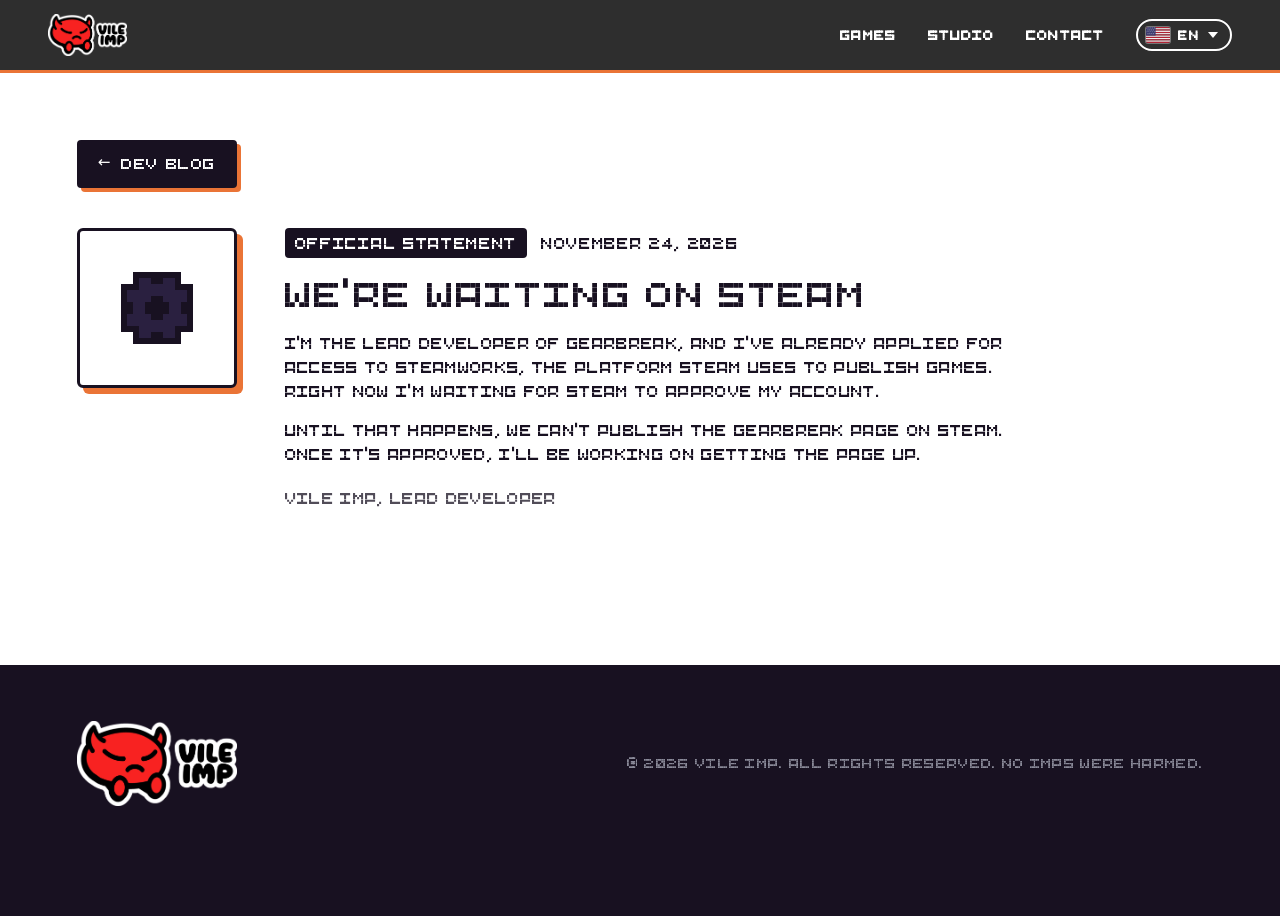
==== commit ad79fbe3: "Blog post: clearer back button, no Steam promise, calmer page transition Co-Authored-By: Claude Sonn" ====
--- a/blog-steamworks.html
+++ b/blog-steamworks.html
@@ -46,16 +46,15 @@
 
   <main>
     <section class="section gb-blog gb-post">
+      <a class="post__back" href="gearbreak.html#blog"><span aria-hidden="true">←</span> <span data-i18n="gb.blogTitle">Dev blog</span></a>
       <article class="post post--full" lang="en">
-        <a class="back back--post" href="gearbreak.html#blog"><span aria-hidden="true">←</span> <span data-i18n="gb.blogTitle">Dev blog</span></a>
         <div class="post__logo" aria-hidden="true"><img src="assets/gearbreak/gear.png" width="16" height="16" alt=""></div>
         <div class="post__body">
           <p class="post__meta"><span class="post__tag">Official statement</span> <time datetime="2026-11-24">November 24, 2026</time></p>
           <h1 class="post__title">We're waiting on Steam</h1>
           <p>I'm the lead developer of Gearbreak, and I've already applied for access to Steamworks, the platform Steam uses to publish games. Right now I'm waiting for Steam to approve my account.</p>
-          <p>Until that happens, we can't publish the Gearbreak page on Steam. As soon as it's approved, the page goes live and I'll post the news here.</p>
+          <p>Until that happens, we can't publish the Gearbreak page on Steam. Once it's approved, I'll be working on getting the page up.</p>
           <p class="post__sign">Vile Imp, lead developer</p>
-          <a class="btn btn--dark" href="gearbreak.html"><span aria-hidden="true">←</span> Gearbreak</a>
         </div>
       </article>
     </section>
@@ -66,7 +65,7 @@
     <p>© <span id="year">2026</span> Vile Imp. <span data-i18n="footer">All rights reserved. No imps were harmed.</span></p>
   </footer>
 
-  <script src="transition.js?v=1"></script>
-  <script src="i18n.js?v=24"></script>
+  <script src="transition.js?v=2"></script>
+  <script src="i18n.js?v=25"></script>
 </body>
 </html>
--- a/style.css
+++ b/style.css
@@ -494,8 +494,7 @@
 a.post__logo { text-decoration: none; transition: transform .12s, box-shadow .12s; }
 a.post__logo:hover { transform: translate(-2px,-2px); box-shadow: 8px 8px 0 var(--gb-orange); }
 .post .btn { margin-top: 6px; }
-.post--full { position: relative; padding-top: 48px; max-width: 960px; }
-.back--post { color: var(--gb-ink); }
-body.gb .back--post { color: var(--gb-ink); }
-body.gb .back--post:hover, body.gb .back--post:focus-visible { color: var(--gb-orange-dark); }
+.post--full { max-width: 960px; }
+.post__back { display: inline-flex; align-items: center; gap: 10px; margin-bottom: 40px; padding: 10px 18px; background: var(--gb-ink); color: var(--gb-paper); border: 3px solid var(--gb-ink); border-radius: 4px; box-shadow: 4px 4px 0 var(--gb-orange); text-decoration: none; font-size: .95rem; letter-spacing: .04em; transition: transform .12s, box-shadow .12s; }
+.post__back:hover, .post__back:focus-visible { transform: translate(-2px,-2px); box-shadow: 6px 6px 0 var(--gb-orange); outline: none; }
 .gb-post { min-height: 70vh; }
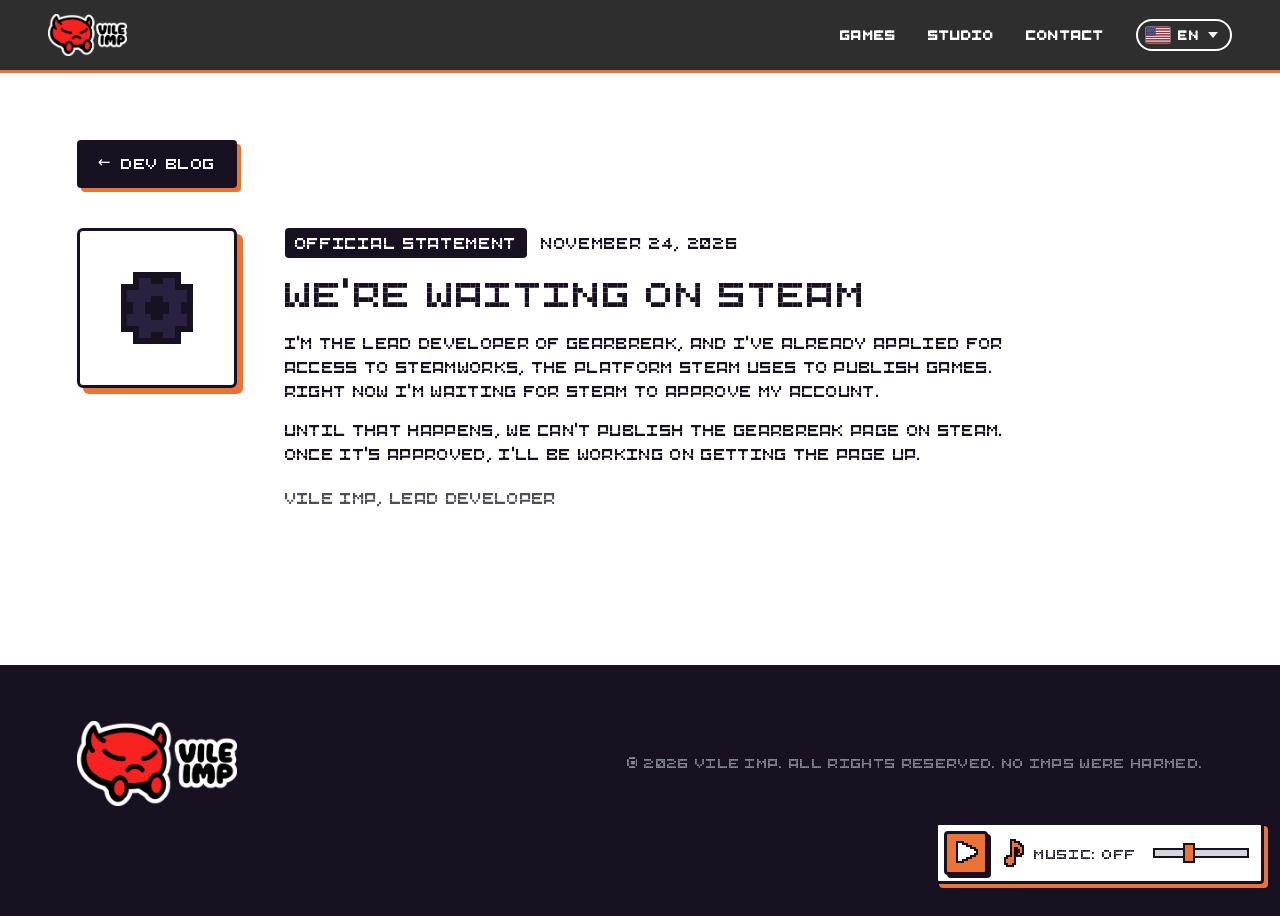
==== commit f5ac7626: "Keep the music playing across pages: in-place page swaps with a persistent player Co-Authored-By: Cl" ====
--- a/blog-steamworks.html
+++ b/blog-steamworks.html
@@ -65,7 +65,7 @@
     <p>© <span id="year">2026</span> Vile Imp. <span data-i18n="footer">All rights reserved. No imps were harmed.</span></p>
   </footer>
 
-  <script src="transition.js?v=2"></script>
-  <script src="i18n.js?v=25"></script>
+  <script src="i18n.js?v=26"></script>
+  <script src="site.js?v=1"></script>
 </body>
 </html>
--- a/style.css
+++ b/style.css
@@ -498,3 +498,4 @@
 .post__back { display: inline-flex; align-items: center; gap: 10px; margin-bottom: 40px; padding: 10px 18px; background: var(--gb-ink); color: var(--gb-paper); border: 3px solid var(--gb-ink); border-radius: 4px; box-shadow: 4px 4px 0 var(--gb-orange); text-decoration: none; font-size: .95rem; letter-spacing: .04em; transition: transform .12s, box-shadow .12s; }
 .post__back:hover, .post__back:focus-visible { transform: translate(-2px,-2px); box-shadow: 6px 6px 0 var(--gb-orange); outline: none; }
 .gb-post { min-height: 70vh; }
+.music-box[hidden] { display: none; }
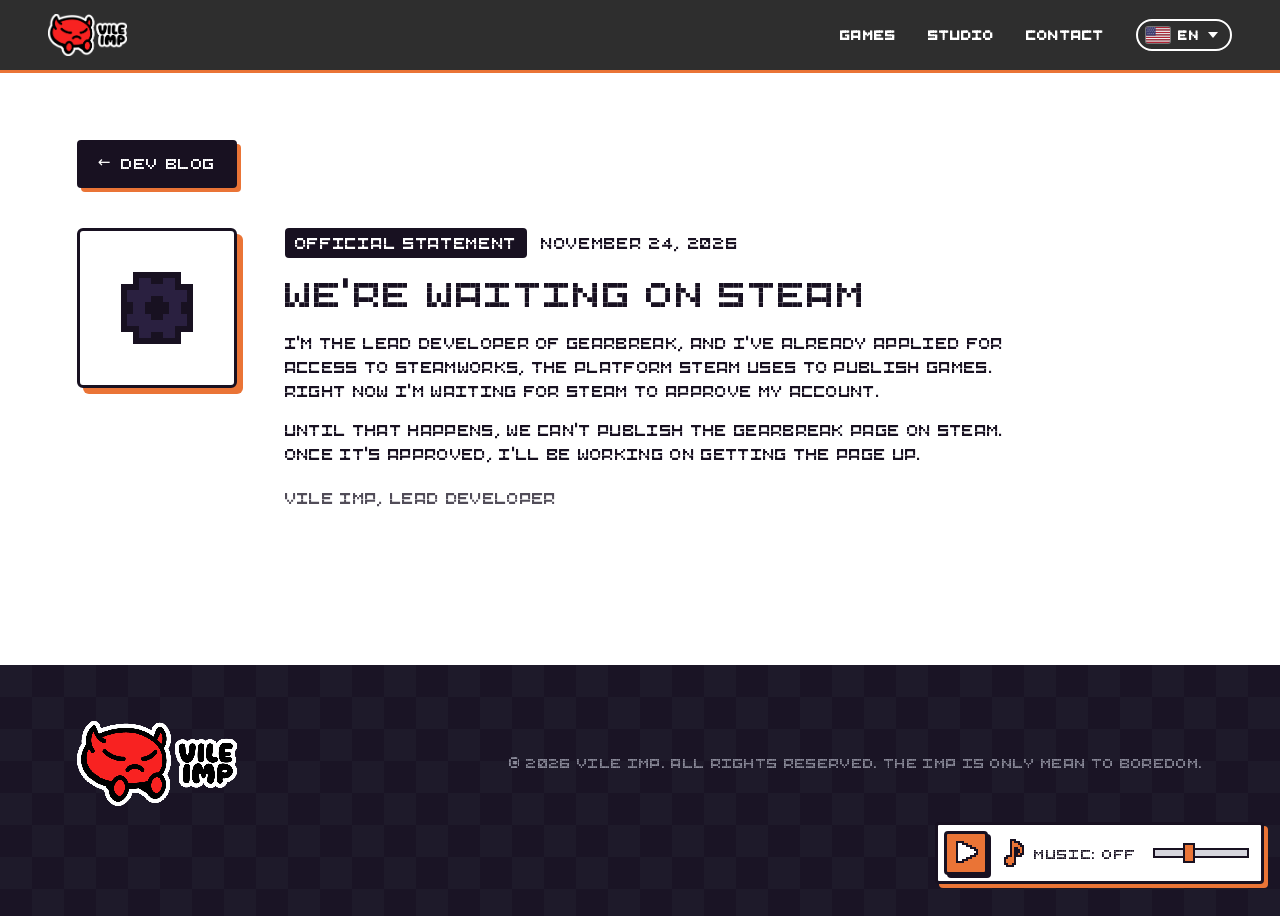
==== commit 8de5560a: "Studio copy: easy to learn, frantic to play, yours to master; contact by email, Instagram and X Co-A" ====
--- a/blog-steamworks.html
+++ b/blog-steamworks.html
@@ -16,7 +16,7 @@
   <link rel="preconnect" href="https://fonts.gstatic.com" crossorigin>
   <link href="https://fonts.googleapis.com/css2?family=Rubik:wght@400;500;700;900&display=swap" rel="stylesheet">
   <script>(function(){try{var f=sessionStorage.getItem("vt");if(f){sessionStorage.removeItem("vt");document.documentElement.className+=" vt-in vt-"+f}}catch(e){}})();</script>
-  <link rel="stylesheet" href="style.css?v=33">
+  <link rel="stylesheet" href="style.css?v=35">
 </head>
 <body class="gb">
   <svg width="0" height="0" style="position:absolute" aria-hidden="true"><symbol id="gear" viewBox="0 0 100 100"><path d="M43 4h14l2 12a35 35 0 0 1 9 4l10-7 10 10-7 10a35 35 0 0 1 4 9l12 2v14l-12 2a35 35 0 0 1-4 9l7 10-10 10-10-7a35 35 0 0 1-9 4l-2 12H43l-2-12a35 35 0 0 1-9-4l-10 7-10-10 7-10a35 35 0 0 1-4-9L3 57V43l12-2a35 35 0 0 1 4-9l-7-10 10-10 10 7a35 35 0 0 1 9-4z M50 33a17 17 0 1 0 0.01 0z" fill-rule="evenodd"/></symbol></svg>
@@ -62,10 +62,10 @@
 
   <footer class="footer">
     <img src="assets/logo-sticker.png" alt="Vile Imp" width="717" height="383" class="footer__logo">
-    <p>© <span id="year">2026</span> Vile Imp. <span data-i18n="footer">All rights reserved. No imps were harmed.</span></p>
+    <p>© <span id="year">2026</span> Vile Imp. <span data-i18n="footer">All rights reserved. The imp is only mean to boredom.</span></p>
   </footer>
 
-  <script src="i18n.js?v=26"></script>
+  <script src="i18n.js?v=27"></script>
   <script src="site.js?v=1"></script>
 </body>
 </html>
--- a/style.css
+++ b/style.css
@@ -116,6 +116,8 @@
   -webkit-text-stroke: 4px var(--ink); paint-order: stroke fill; text-shadow: 8px 8px 0 var(--ink); }
 .contact__sub { font-size: clamp(1.1rem, 2vw, 1.4rem); font-weight: 500; margin: 28px 0 36px; }
 .contact__links { display: flex; justify-content: center; gap: 16px; flex-wrap: wrap; }
+.btn__icon { width: 1.3em; height: 1.3em; flex: none; }
+.btn--mail { text-transform: none; letter-spacing: .01em; overflow-wrap: anywhere; }
 
 /* Footer */
 .footer { padding: 56px clamp(20px, 6vw, 96px); display: flex; align-items: center; justify-content: space-between; gap: 24px; flex-wrap: wrap; color: var(--grey); font-size: .9rem; }
@@ -227,12 +229,13 @@
 body.gb .lang__menu button { color: var(--gb-paper); font-weight: 400; border-radius: 4px; }
 body.gb .lang__menu button[aria-selected="true"] { color: var(--gb-cyan); }
 body.gb .btn { background: var(--gb-orange); color: var(--gb-ink); border-color: var(--gb-ink); box-shadow: 5px 5px 0 var(--gb-ink); }
+body.gb .btn { border-radius: 4px; }   /* the game's square buttons, as the feature card and the blog buttons, not the studio pill */
 body.gb .btn--dark { background: var(--gb-ink); color: var(--gb-paper); border-color: var(--gb-ink); box-shadow: 5px 5px 0 var(--gb-paper); }
 body.gb .btn--dark:hover, body.gb .btn--dark:focus-visible { box-shadow: 7px 7px 0 var(--gb-paper); }
 
 /* hero: ink screen like the game's menu, cyan title, orange rim */
 body.gb .gb-hero { background: var(--gb-ink); border-bottom: 6px solid var(--gb-orange);
-  background-image: repeating-linear-gradient(-45deg, rgba(67,240,255,.04) 0 14px, transparent 14px 28px); }
+  background-image: url('assets/gearbreak/hero_checker.png'); background-size: 64px 64px; image-rendering: pixelated; }   /* a square checker in the floor tile's greys: hard pixels, not a smooth diagonal stripe */
 body.gb .gear { fill: var(--gb-ink2); opacity: 1; }
 body.gb .gb-hero__gear { opacity: .9; }
 body.gb .gb-hero__title { color: var(--gb-paper); -webkit-text-stroke: 0; text-shadow: 6px 6px 0 var(--gb-orange), 10px 10px 0 #000; font-weight: 400; letter-spacing: .02em; }
@@ -267,7 +270,7 @@
 body.gb .shot-grid figcaption strong::before { color: var(--gb-orange); }
 
 /* features: ink panel */
-body.gb .gb-features { background: var(--gb-ink); color: var(--gb-paper); }
+body.gb .gb-features { background: var(--gb-ink) url('assets/gearbreak/hero_checker.png'); background-size: 64px 64px; image-rendering: pixelated; color: var(--gb-paper); }   /* the hero's checker */
 body.gb .section__title--dark { color: var(--gb-cyan); }
 body.gb .feat-grid li { border-top-color: var(--gb-orange); font-weight: 400; }
 body.gb .feat-grid li::before { color: var(--gb-gold); font-weight: 400; }
@@ -277,7 +280,7 @@
 body.gb .contact__big { color: var(--gb-paper); -webkit-text-stroke: 0; text-shadow: 6px 6px 0 var(--gb-ink); font-weight: 400; }
 body.gb .contact__sub { font-weight: 400; }
 
-body.gb .footer { background: var(--gb-ink); color: #8a8a99; padding-bottom: 110px; }   /* clear of the floating music box */
+body.gb .footer { background: var(--gb-ink) url('assets/gearbreak/hero_checker.png'); background-size: 64px 64px; image-rendering: pixelated; color: #8a8a99; padding-bottom: 110px; }   /* clear of the floating music box */
 body.gb .lightbox { background: var(--gb-ink); border-color: var(--gb-paper); }
 body.gb .lightbox__cap { color: var(--gb-paper); }
 body.gb .lightbox__close, body.gb .lightbox__nav { background: var(--gb-orange); color: var(--gb-ink); border-color: var(--gb-ink); box-shadow: 3px 3px 0 var(--gb-ink); }
@@ -495,7 +498,22 @@
 a.post__logo:hover { transform: translate(-2px,-2px); box-shadow: 8px 8px 0 var(--gb-orange); }
 .post .btn { margin-top: 6px; }
 .post--full { max-width: 960px; }
-.post__back { display: inline-flex; align-items: center; gap: 10px; margin-bottom: 40px; padding: 10px 18px; background: var(--gb-ink); color: var(--gb-paper); border: 3px solid var(--gb-ink); border-radius: 4px; box-shadow: 4px 4px 0 var(--gb-orange); text-decoration: none; font-size: .95rem; letter-spacing: .04em; transition: transform .12s, box-shadow .12s; }
-.post__back:hover, .post__back:focus-visible { transform: translate(-2px,-2px); box-shadow: 6px 6px 0 var(--gb-orange); outline: none; }
+.post__back, .post__more { display: inline-flex; align-items: center; gap: 10px; margin-bottom: 40px; padding: 10px 18px; background: var(--gb-ink); color: var(--gb-paper); border: 3px solid var(--gb-ink); border-radius: 4px; box-shadow: 4px 4px 0 var(--gb-orange); text-decoration: none; font-size: .95rem; letter-spacing: .04em; transition: transform .12s, box-shadow .12s; }
+.post__back:hover, .post__back:focus-visible, .post__more:hover, .post__more:focus-visible { transform: translate(-2px,-2px); box-shadow: 6px 6px 0 var(--gb-orange); outline: none; }
 .gb-post { min-height: 70vh; }
 .music-box[hidden] { display: none; }
+.post__more { margin-top: 6px; margin-bottom: 0; }
+
+/* the game's logo picture as the page title: pixel art, so no smoothing; whole multiples keep it sharp */
+.gb-hero__logo { display: block; width: min(100%, 990px); height: auto; margin: 0 auto; image-rendering: pixelated; }
+body.gb .gb-hero__title { text-shadow: none; transform: none; line-height: 0; }
+
+/* the game's logo picture on the Games card (pixel art: no tilt, no smoothing, no text shadow) */
+.feature--gb .feature__name { transform: none; text-shadow: none; line-height: 0; }
+.feature__logo { display: block; width: clamp(240px, 36vw, 440px); height: auto; image-rendering: pixelated; }
+
+/* The hero screenshot stays straight: a tilted pixel-art picture is resampled and comes out jagged. It is the game's
+   1920 px frame shown at exactly 960 px (half), so the browser averages clean 2x2 blocks. */
+body.gb .shot--hero { max-width: 966px; transform: none; }   /* 960 px picture + the 3 px frame each side */
+body.gb .shot--hero:hover, body.gb .shot--hero:focus-visible { transform: translate(-3px,-3px); }
+body.gb .gb-hero__inner:has(.shot--hero) { max-width: 1040px; }
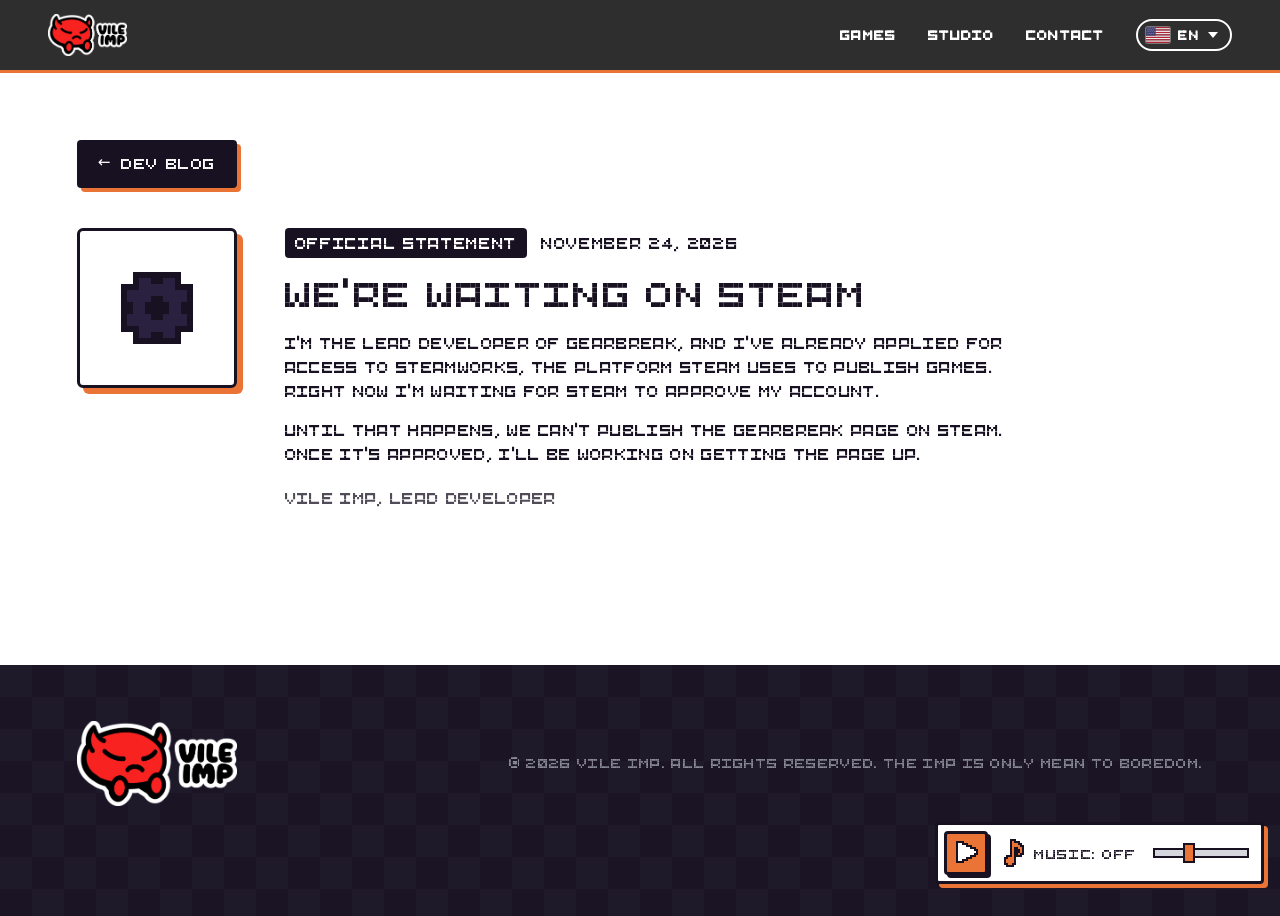
==== commit cfe62b0d: "Footer logo smooth on the Gearbreak page (no longer inherits the checker's pixelated rendering) Co-A" ====
--- a/blog-steamworks.html
+++ b/blog-steamworks.html
@@ -16,7 +16,7 @@
   <link rel="preconnect" href="https://fonts.gstatic.com" crossorigin>
   <link href="https://fonts.googleapis.com/css2?family=Rubik:wght@400;500;700;900&display=swap" rel="stylesheet">
   <script>(function(){try{var f=sessionStorage.getItem("vt");if(f){sessionStorage.removeItem("vt");document.documentElement.className+=" vt-in vt-"+f}}catch(e){}})();</script>
-  <link rel="stylesheet" href="style.css?v=35">
+  <link rel="stylesheet" href="style.css?v=36">
 </head>
 <body class="gb">
   <svg width="0" height="0" style="position:absolute" aria-hidden="true"><symbol id="gear" viewBox="0 0 100 100"><path d="M43 4h14l2 12a35 35 0 0 1 9 4l10-7 10 10-7 10a35 35 0 0 1 4 9l12 2v14l-12 2a35 35 0 0 1-4 9l7 10-10 10-10-7a35 35 0 0 1-9 4l-2 12H43l-2-12a35 35 0 0 1-9-4l-10 7-10-10 7-10a35 35 0 0 1-4-9L3 57V43l12-2a35 35 0 0 1 4-9l-7-10 10-10 10 7a35 35 0 0 1 9-4z M50 33a17 17 0 1 0 0.01 0z" fill-rule="evenodd"/></symbol></svg>
--- a/style.css
+++ b/style.css
@@ -121,7 +121,7 @@
 
 /* Footer */
 .footer { padding: 56px clamp(20px, 6vw, 96px); display: flex; align-items: center; justify-content: space-between; gap: 24px; flex-wrap: wrap; color: var(--grey); font-size: .9rem; }
-.footer__logo { width: 160px; }
+.footer__logo { width: 160px; height: auto; image-rendering: auto; }   /* smooth sticker, even on the Gearbreak footer whose checker background is pixelated */
 
 /* Responsive */
 @media (max-width: 860px) {
